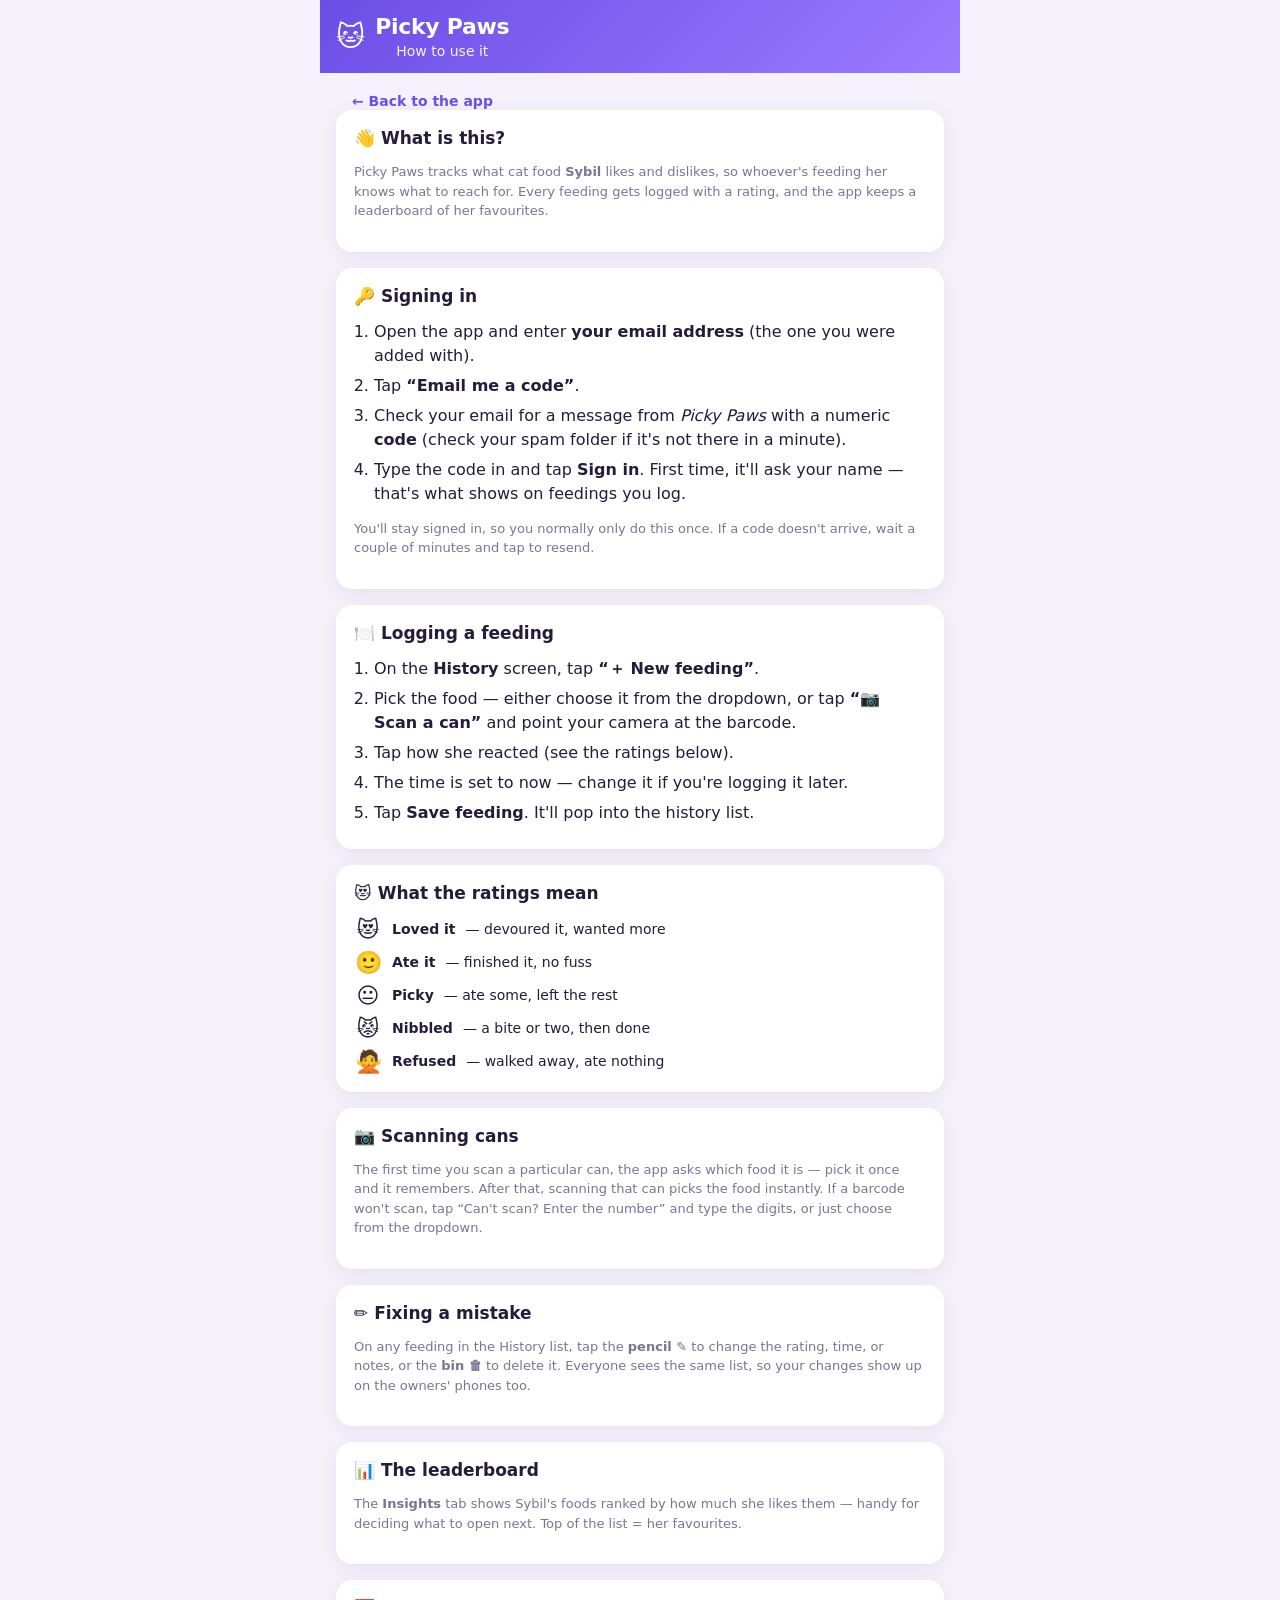
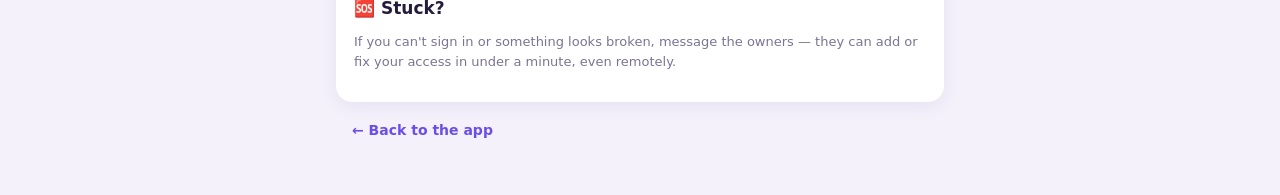
==== help.html @ 774e1a88 "Add help page + dev guide; move leaderboard to top of Insights - help.html: sitter-facing how-to (si" ====
<!DOCTYPE html>
<html lang="en">
<head>
  <meta charset="UTF-8" />
  <meta name="viewport" content="width=device-width, initial-scale=1, viewport-fit=cover" />
  <meta name="theme-color" content="#6b4ee6" />
  <title>Picky Paws — How to use</title>
  <link rel="icon" href="data:image/svg+xml,%3Csvg xmlns='http://www.w3.org/2000/svg' viewBox='0 0 100 100'%3E%3Ctext y='.9em' font-size='90'%3E%F0%9F%90%B1%3C/text%3E%3C/svg%3E" />
  <link rel="stylesheet" href="css/styles.css" />
  <style>
    /* This page is a plain scrolling doc, not the app shell. */
    body { padding-bottom: 40px; }
    .help-header { text-align: center; }
    .help-header h1 { margin: 0; font-size: 22px; }
    .help-header p { margin: 4px 0 0; opacity: 0.92; font-size: 14px; }
    .help-card ol, .help-card ul { margin: 8px 0 0; padding-left: 20px; }
    .help-card li { margin: 6px 0; line-height: 1.5; }
    .help-card h2 { display: flex; align-items: center; gap: 8px; }
    .reaction-key { display: flex; flex-direction: column; gap: 8px; margin-top: 10px; }
    .reaction-key div { display: flex; align-items: center; gap: 10px; font-size: 14px; }
    .reaction-key .em { font-size: 22px; width: 28px; text-align: center; }
    .back-link {
      display: inline-block; margin: 4px 16px 0; color: var(--brand);
      font-weight: 600; text-decoration: none; font-size: 14px;
    }
  </style>
</head>
<body>
  <header class="app-header">
    <div class="brand">
      <span class="brand-emoji">🐱</span>
      <div class="help-header">
        <h1>Picky Paws</h1>
        <p>How to use it</p>
      </div>
    </div>
  </header>

  <main>
    <a class="back-link" href="index.html">← Back to the app</a>

    <div class="card help-card">
      <h2>👋 What is this?</h2>
      <p class="muted">Picky Paws tracks what cat food <strong>Sybil</strong> likes and dislikes, so
      whoever's feeding her knows what to reach for. Every feeding gets logged with a rating,
      and the app keeps a leaderboard of her favourites.</p>
    </div>

    <div class="card help-card">
      <h2>🔑 Signing in</h2>
      <ol>
        <li>Open the app and enter <strong>your email address</strong> (the one you were added with).</li>
        <li>Tap <strong>“Email me a code”</strong>.</li>
        <li>Check your email for a message from <em>Picky Paws</em> with a numeric <strong>code</strong>
          (check your spam folder if it's not there in a minute).</li>
        <li>Type the code in and tap <strong>Sign in</strong>. First time, it'll ask your name — that's
          what shows on feedings you log.</li>
      </ol>
      <p class="muted">You'll stay signed in, so you normally only do this once. If a code doesn't
      arrive, wait a couple of minutes and tap to resend.</p>
    </div>

    <div class="card help-card">
      <h2>🍽️ Logging a feeding</h2>
      <ol>
        <li>On the <strong>History</strong> screen, tap <strong>“＋ New feeding”</strong>.</li>
        <li>Pick the food — either choose it from the dropdown, or tap <strong>“📷 Scan a can”</strong>
          and point your camera at the barcode.</li>
        <li>Tap how she reacted (see the ratings below).</li>
        <li>The time is set to now — change it if you're logging it later.</li>
        <li>Tap <strong>Save feeding</strong>. It'll pop into the history list.</li>
      </ol>
    </div>

    <div class="card help-card">
      <h2>😻 What the ratings mean</h2>
      <div class="reaction-key">
        <div><span class="em">😻</span> <strong>Loved it</strong> — devoured it, wanted more</div>
        <div><span class="em">🙂</span> <strong>Ate it</strong> — finished it, no fuss</div>
        <div><span class="em">😐</span> <strong>Picky</strong> — ate some, left the rest</div>
        <div><span class="em">😾</span> <strong>Nibbled</strong> — a bite or two, then done</div>
        <div><span class="em">🙅</span> <strong>Refused</strong> — walked away, ate nothing</div>
      </div>
    </div>

    <div class="card help-card">
      <h2>📷 Scanning cans</h2>
      <p class="muted">The first time you scan a particular can, the app asks which food it is — pick it
      once and it remembers. After that, scanning that can picks the food instantly. If a barcode won't
      scan, tap “Can't scan? Enter the number” and type the digits, or just choose from the dropdown.</p>
    </div>

    <div class="card help-card">
      <h2>✏️ Fixing a mistake</h2>
      <p class="muted">On any feeding in the History list, tap the <strong>pencil ✎</strong> to change the
      rating, time, or notes, or the <strong>bin 🗑</strong> to delete it. Everyone sees the same list, so
      your changes show up on the owners' phones too.</p>
    </div>

    <div class="card help-card">
      <h2>📊 The leaderboard</h2>
      <p class="muted">The <strong>Insights</strong> tab shows Sybil's foods ranked by how much she likes
      them — handy for deciding what to open next. Top of the list = her favourites.</p>
    </div>

    <div class="card help-card">
      <h2>🆘 Stuck?</h2>
      <p class="muted">If you can't sign in or something looks broken, message the owners — they can add or
      fix your access in under a minute, even remotely.</p>
    </div>

    <a class="back-link" href="index.html">← Back to the app</a>
  </main>
</body>
</html>
---- css/styles.css ----
:root {
  --bg: #f4f1fb;
  --card: #ffffff;
  --ink: #241c3a;
  --muted: #7b7494;
  --line: #e7e2f3;
  --brand: #6b4ee6;
  --brand-soft: #efeaff;
  --good: #2bb673;
  --bad: #e0556b;
  --warn: #e8a33d;
  --radius: 16px;
  --shadow: 0 4px 18px rgba(60, 40, 120, 0.08);
}

* { box-sizing: border-box; }

html, body {
  margin: 0;
  background: var(--bg);
  color: var(--ink);
  font-family: -apple-system, BlinkMacSystemFont, "Segoe UI", Roboto, system-ui, sans-serif;
  -webkit-font-smoothing: antialiased;
}

body {
  max-width: 640px;
  margin: 0 auto;
  padding-bottom: calc(72px + env(safe-area-inset-bottom));
  min-height: 100vh;
}

/* ── Header ── */
.app-header {
  position: sticky;
  top: 0;
  z-index: 10;
  display: flex;
  align-items: center;
  justify-content: space-between;
  gap: 12px;
  padding: 14px 16px calc(14px);
  padding-top: calc(14px + env(safe-area-inset-top));
  background: linear-gradient(135deg, var(--brand), #9b7bff);
  color: #fff;
}
.brand { display: flex; align-items: center; gap: 10px; }
.brand-emoji { font-size: 28px; }
.app-header h1 { margin: 0; font-size: 20px; font-weight: 700; letter-spacing: -0.3px; }
.tagline { margin: 2px 0 0; font-size: 13px; opacity: 0.92; }
.tagline select {
  background: rgba(255,255,255,0.2);
  color: #fff;
  border: none;
  border-radius: 8px;
  padding: 3px 6px;
  font-size: 13px;
  font-weight: 600;
}
.tagline select option { color: var(--ink); }
.mode-badge {
  font-size: 11px;
  font-weight: 700;
  text-transform: uppercase;
  letter-spacing: 0.5px;
  background: rgba(255,255,255,0.22);
  padding: 4px 9px;
  border-radius: 999px;
  white-space: nowrap;
}

/* ── Layout ── */
main { padding: 16px; }
.tab { animation: fade 0.18s ease; }
@keyframes fade { from { opacity: 0; transform: translateY(4px); } to { opacity: 1; } }

.card {
  background: var(--card);
  border-radius: var(--radius);
  box-shadow: var(--shadow);
  padding: 18px;
  margin-bottom: 16px;
}
.card h2 { margin: 0 0 14px; font-size: 17px; }
.muted { color: var(--muted); font-size: 13px; line-height: 1.5; }

/* ── Form ── */
.field { display: block; margin-bottom: 18px; border: none; padding: 0; }
.field > span, legend { display: block; font-size: 13px; font-weight: 600; margin-bottom: 7px; }
.field small, legend small { color: var(--muted); font-weight: 400; }

select, input, textarea {
  width: 100%;
  font: inherit;
  color: var(--ink);
  background: #fbfaff;
  border: 1.5px solid var(--line);
  border-radius: 12px;
  padding: 12px;
}
select:focus, input:focus, textarea:focus {
  outline: none;
  border-color: var(--brand);
  box-shadow: 0 0 0 3px var(--brand-soft);
}
textarea { resize: vertical; }

.food-row { display: flex; gap: 8px; }
.food-row select { flex: 1; }
.food-row input { flex: 1; }

.scan-btn {
  width: 100%;
  border: 1.5px dashed var(--brand);
  background: var(--brand-soft);
  color: var(--brand);
  font-weight: 700;
  font-size: 15px;
  padding: 12px;
  border-radius: 12px;
  cursor: pointer;
  margin-bottom: 8px;
}
.scan-btn:active { transform: scale(0.99); }

/* Camera viewport in the scan modal */
.scanner {
  position: relative;
  width: 100%;
  aspect-ratio: 4 / 3;
  background: #000;
  border-radius: 12px;
  overflow: hidden;
  margin-bottom: 10px;
}
.scanner video { width: 100%; height: 100%; object-fit: cover; }
.scan-reticle {
  position: absolute;
  inset: 22% 12%;
  border: 3px solid rgba(255, 255, 255, 0.9);
  border-radius: 12px;
  box-shadow: 0 0 0 100vmax rgba(0, 0, 0, 0.22);
  pointer-events: none;
}
details.manual { margin: 2px 0 10px; font-size: 14px; }
details.manual summary { cursor: pointer; color: var(--brand); font-weight: 600; }
code {
  background: var(--bg);
  padding: 2px 6px;
  border-radius: 6px;
  font-size: 13px;
  font-family: ui-monospace, SFMono-Regular, Menlo, monospace;
}

.reaction-grid {
  display: grid;
  grid-template-columns: repeat(auto-fit, minmax(86px, 1fr));
  gap: 8px;
}
.reaction-grid label {
  position: relative;
  display: flex;
  flex-direction: column;
  align-items: center;
  gap: 3px;
  padding: 10px 4px;
  border: 1.5px solid var(--line);
  border-radius: 12px;
  cursor: pointer;
  text-align: center;
  background: #fbfaff;
  transition: border-color .12s, background .12s;
}
.reaction-grid label .emoji { font-size: 24px; }
.reaction-grid label .name { font-size: 11px; font-weight: 600; }
.reaction-grid input { position: absolute; opacity: 0; pointer-events: none; }
.reaction-grid label:has(input:checked) {
  border-color: var(--brand);
  background: var(--brand-soft);
  box-shadow: 0 0 0 2px var(--brand-soft);
}

/* ── Buttons ── */
.primary-btn {
  width: 100%;
  border: none;
  background: var(--brand);
  color: #fff;
  font-weight: 700;
  font-size: 15px;
  padding: 14px;
  border-radius: 12px;
  cursor: pointer;
}
.primary-btn:active { transform: scale(0.99); }
.ghost-btn {
  border: 1.5px solid var(--line);
  background: #fff;
  color: var(--brand);
  font-weight: 600;
  padding: 10px 14px;
  border-radius: 12px;
  cursor: pointer;
  white-space: nowrap;
}
.btn-row { display: flex; gap: 8px; flex-wrap: wrap; }
.form-msg {
  margin: 12px 0 0;
  padding: 10px 12px;
  border-radius: 10px;
  font-size: 14px;
  font-weight: 600;
  background: #e7f8ef;
  color: var(--good);
}

/* ── History ── */
.history-list { display: flex; flex-direction: column; gap: 10px; }
.entry {
  display: flex;
  align-items: flex-start;
  gap: 12px;
  padding: 12px;
  border: 1.5px solid var(--line);
  border-radius: 12px;
}
.entry .react-emojis { font-size: 22px; white-space: nowrap; }
.entry .body { flex: 1; min-width: 0; }
.entry .food { font-weight: 600; font-size: 14px; }
.entry .when { font-size: 12px; color: var(--muted); margin-top: 2px; }
.entry .note { font-size: 13px; margin-top: 6px; color: #4a4360; }
.entry .row-actions { display: flex; gap: 6px; }
.icon-btn {
  border: none; background: none; cursor: pointer;
  font-size: 15px; padding: 4px; color: var(--muted); border-radius: 8px;
}
.icon-btn:hover { background: var(--bg); }
.empty { text-align: center; color: var(--muted); padding: 28px 8px; font-size: 14px; }

/* ── KPIs ── */
.kpi-grid {
  display: grid;
  grid-template-columns: repeat(2, 1fr);
  gap: 12px;
  margin-bottom: 16px;
}
.kpi {
  background: var(--card);
  border-radius: var(--radius);
  box-shadow: var(--shadow);
  padding: 16px;
}
.kpi .value { font-size: 26px; font-weight: 800; letter-spacing: -0.5px; }
.kpi .label { font-size: 12px; color: var(--muted); margin-top: 2px; }

/* ── Charts ── */
.bar-row { display: flex; align-items: center; gap: 10px; margin: 7px 0; font-size: 13px; }
.bar-row .bar-label { width: 96px; flex-shrink: 0; }
.bar-track { flex: 1; background: var(--bg); border-radius: 999px; height: 18px; overflow: hidden; }
.bar-fill { display: block; height: 100%; border-radius: 999px; background: var(--brand); }
.bar-row .bar-val { width: 34px; text-align: right; color: var(--muted); font-variant-numeric: tabular-nums; }

.spark { display: flex; align-items: flex-end; gap: 6px; height: 120px; padding-top: 8px; }
.spark .col { flex: 1; display: flex; flex-direction: column; align-items: center; gap: 4px; height: 100%; justify-content: flex-end; }
.spark .col .stalk { width: 100%; max-width: 34px; background: var(--brand); border-radius: 6px 6px 0 0; }
.spark .col .cap { font-size: 10px; color: var(--muted); }

/* ── Leaderboard ── */
.lb-row {
  display: grid;
  grid-template-columns: 1fr auto;
  gap: 8px 12px;
  align-items: center;
  padding: 10px 0;
  border-bottom: 1px solid var(--line);
  font-size: 14px;
}
.lb-row:last-child { border-bottom: none; }
.lb-row .lb-name { font-weight: 600; }
.lb-row .lb-sub { font-size: 12px; color: var(--muted); }
.lb-stat { text-align: right; font-variant-numeric: tabular-nums; font-weight: 700; font-size: 16px; }
.lb-stat .lb-unit { color: var(--muted); font-weight: 400; font-size: 12px; }

/* ── Pets ── */
.pet-list { display: flex; flex-direction: column; gap: 10px; margin-bottom: 14px; }
.pet {
  display: flex; align-items: center; gap: 12px;
  padding: 12px; border: 1.5px solid var(--line); border-radius: 12px;
}
.pet.active { border-color: var(--brand); background: var(--brand-soft); }
.pet .avatar { font-size: 26px; }
.pet .info { flex: 1; }
.pet .info .name { font-weight: 600; }
.pet .info .meta { font-size: 12px; color: var(--muted); }

/* ── Tab bar ── */
.tab-bar {
  position: fixed;
  bottom: 0;
  left: 0;
  right: 0;
  max-width: 640px;
  margin: 0 auto;
  display: flex;
  background: rgba(255,255,255,0.96);
  backdrop-filter: blur(8px);
  border-top: 1px solid var(--line);
  padding-bottom: env(safe-area-inset-bottom);
}
.tab-btn {
  flex: 1;
  border: none;
  background: none;
  padding: 10px 4px;
  font-size: 11px;
  font-weight: 600;
  color: var(--muted);
  cursor: pointer;
  display: flex;
  flex-direction: column;
  align-items: center;
  gap: 3px;
}
.tab-btn span { font-size: 20px; }
.tab-btn.active { color: var(--brand); }

/* ── Modal ── */
.modal-backdrop {
  position: fixed; inset: 0; z-index: 50;
  background: rgba(30,20,60,0.45);
  display: flex; align-items: center; justify-content: center;
  padding: 16px;
}
/* `display:flex` above would otherwise override the `hidden` attribute,
   leaving the empty modal + overlay permanently on screen. */
.modal-backdrop[hidden] { display: none; }
.modal { width: 100%; max-width: 440px; margin: 0; max-height: 88vh; overflow-y: auto; }
.modal h2 { margin-top: 0; }
.modal .btn-row { margin-top: 16px; }
.modal .field { margin-bottom: 14px; }

/* Entry modal sits just below the utility modal so Scan / Add-food stack on top */
#entryBackdrop { z-index: 45; }

.modal-head {
  display: flex;
  align-items: center;
  justify-content: space-between;
  margin-bottom: 4px;
}
.modal-head h2 { margin: 0; }
.close-x { font-size: 18px; color: var(--muted); }

/* ── History header (title + New button) ── */
.history-head {
  display: flex;
  align-items: center;
  justify-content: space-between;
  gap: 12px;
  margin-bottom: 14px;
}
.history-head h2 { margin: 0; }
.primary-btn.compact { width: auto; padding: 10px 16px; font-size: 14px; }

/* ── Freshly-saved entry: a flashy "pop" celebration ── */
@keyframes just-added {
  0% {
    transform: scale(0.85) translateY(-16px);
    opacity: 0;
    background: #fff;
    box-shadow: 0 0 0 0 rgba(107, 78, 230, 0);
  }
  14% {
    transform: scale(1.06) translateY(0);
    opacity: 1;
    background: var(--brand-soft);
    border-color: var(--brand);
    box-shadow: 0 0 0 6px rgba(107, 78, 230, 0.30), 0 12px 32px rgba(107, 78, 230, 0.45);
  }
  32% {
    transform: scale(0.99);
    background: #e7f8ef;            /* success-green flash */
    border-color: var(--good);
    box-shadow: 0 0 0 5px rgba(43, 182, 115, 0.28), 0 8px 22px rgba(43, 182, 115, 0.30);
  }
  50% {
    transform: scale(1);
    background: var(--brand-soft);
    border-color: var(--brand);
    box-shadow: 0 0 0 4px rgba(107, 78, 230, 0.18);
  }
  100% {
    background: #fff;
    border-color: var(--line);
    box-shadow: 0 0 0 0 rgba(107, 78, 230, 0);
  }
}
.entry.just-added {
  position: relative;
  z-index: 1;
  animation: just-added 2.4s cubic-bezier(.34, 1.56, .64, 1);
}
/* the reaction emoji gives a bouncy pop of its own */
@keyframes pop-emoji {
  0%   { transform: scale(0.4) rotate(-18deg); }
  45%  { transform: scale(1.45) rotate(10deg); }
  70%  { transform: scale(0.9) rotate(-4deg); }
  100% { transform: scale(1) rotate(0); }
}
.entry.just-added .react-emojis {
  display: inline-block;
  animation: pop-emoji 0.9s 0.1s cubic-bezier(.34, 1.56, .64, 1) both;
}

/* ── Toast ── */
#toast {
  position: fixed;
  left: 50%;
  bottom: calc(84px + env(safe-area-inset-bottom));
  transform: translateX(-50%) translateY(20px);
  z-index: 60;
  max-width: 88%;
  background: var(--ink);
  color: #fff;
  font-size: 14px;
  font-weight: 600;
  padding: 11px 16px;
  border-radius: 12px;
  box-shadow: 0 6px 20px rgba(0,0,0,0.25);
  opacity: 0;
  pointer-events: none;
  transition: opacity .2s, transform .2s;
}
#toast.show { opacity: 1; transform: translateX(-50%) translateY(0); }
#toast.error { background: var(--bad); }

/* ── Login gate ── */
.auth-gate {
  position: fixed; inset: 0; z-index: 100;
  background: linear-gradient(135deg, var(--brand), #9b7bff);
  display: flex; align-items: center; justify-content: center;
  padding: 20px;
}
.auth-gate[hidden] { display: none; }
.auth-card { width: 100%; max-width: 380px; margin: 0; }
.auth-brand { display: flex; align-items: center; gap: 10px; margin-bottom: 6px; }
.auth-brand h1 { margin: 0; font-size: 22px; }
.auth-brand .brand-emoji { font-size: 30px; }
.auth-card .primary-btn { margin-top: 4px; }
.auth-card .ghost-btn { width: 100%; margin-top: 8px; }
.auth-msg { color: var(--bad); font-size: 13px; min-height: 18px; margin: 10px 0 0; }
.auth-foot { text-align: center; margin: 14px 0 0; font-size: 13px; }
.auth-foot a { color: var(--brand); font-weight: 600; }

/* Attribution line on a history entry */
.entry .byline { font-size: 11px; color: var(--muted); margin-top: 5px; font-style: italic; }
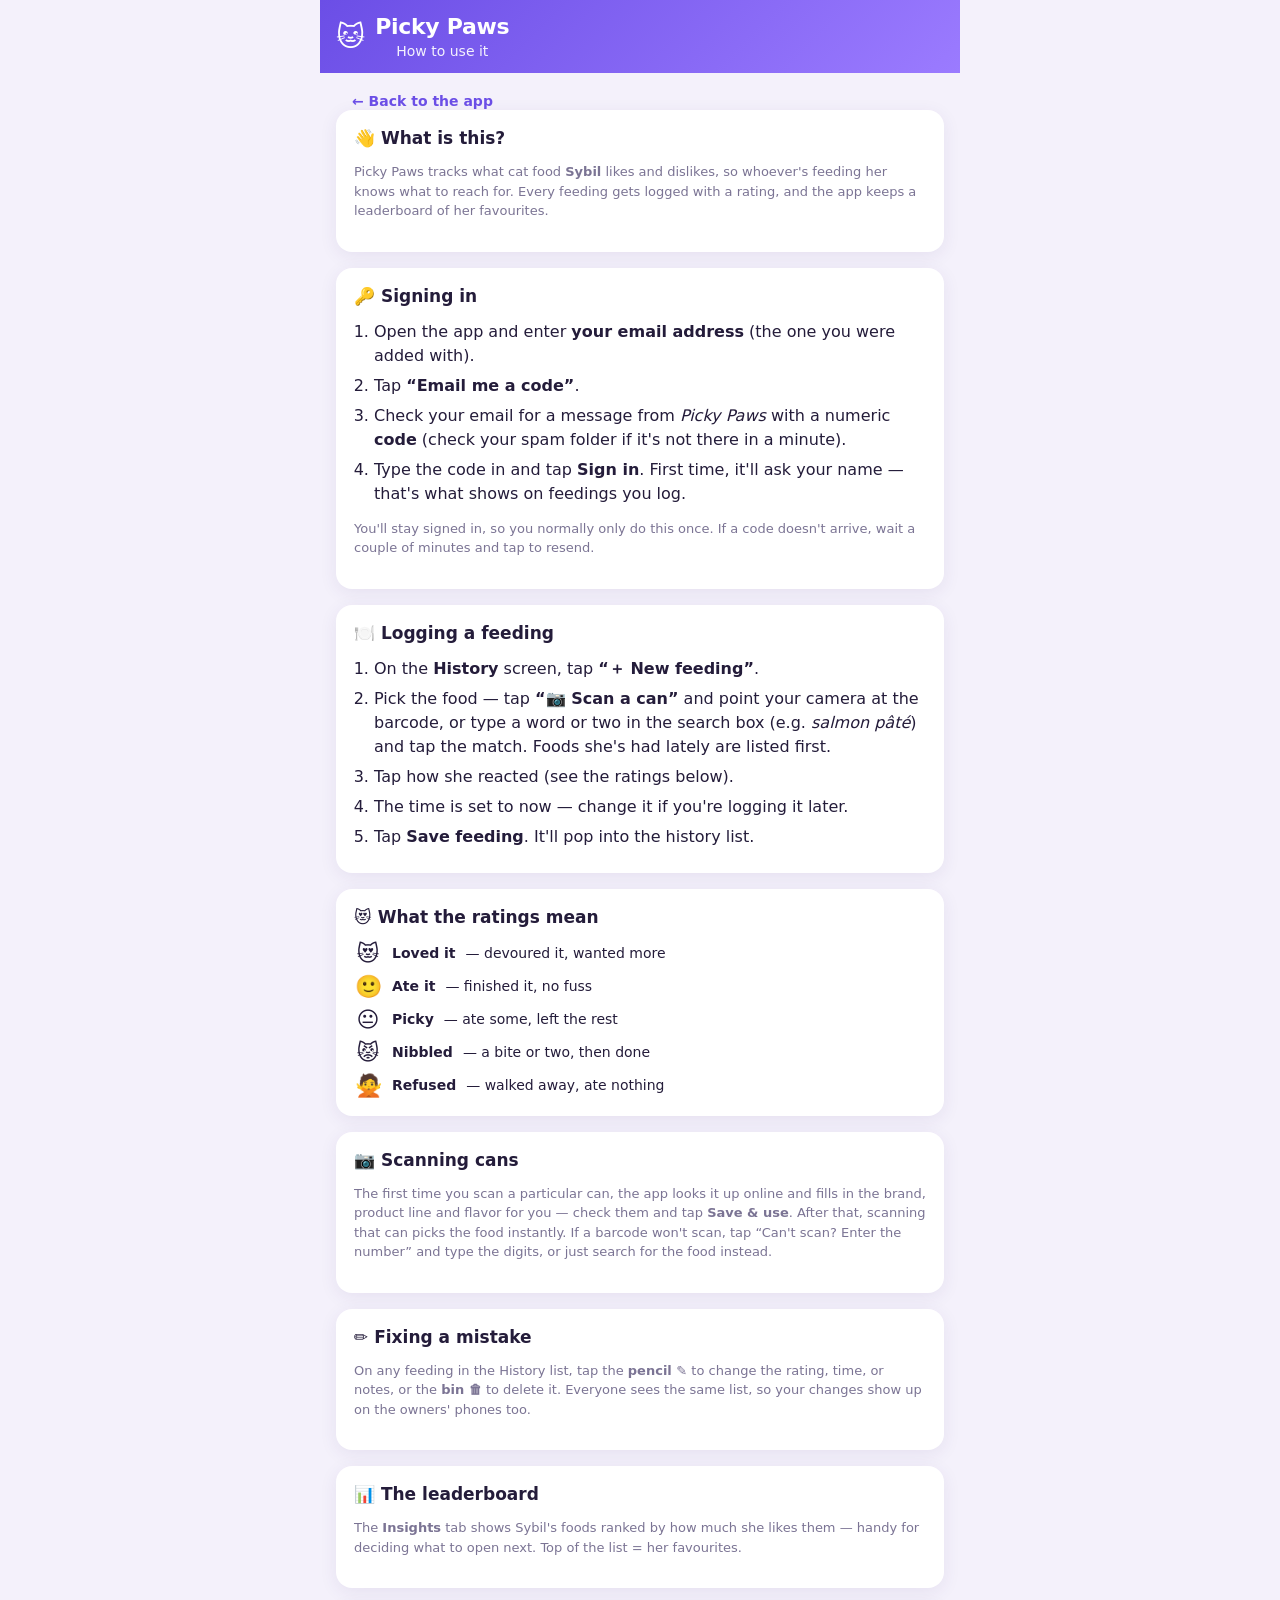
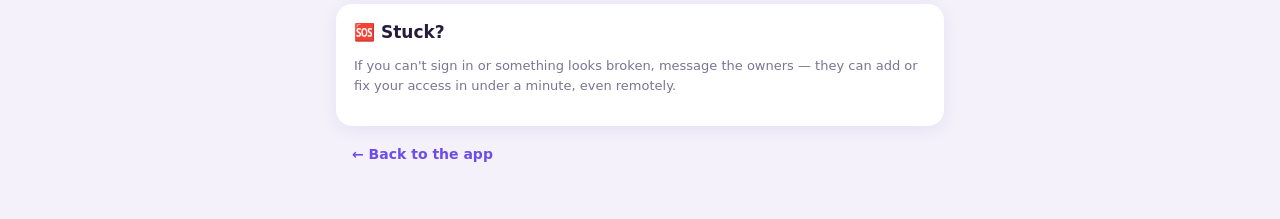
==== commit 386f74ae: "Searchable food picker, standardized food names, online UPC lookup - Food picker: search-as-you-type" ====
--- a/help.html
+++ b/help.html
@@ -64,8 +64,9 @@
       <h2>🍽️ Logging a feeding</h2>
       <ol>
         <li>On the <strong>History</strong> screen, tap <strong>“＋ New feeding”</strong>.</li>
-        <li>Pick the food — either choose it from the dropdown, or tap <strong>“📷 Scan a can”</strong>
-          and point your camera at the barcode.</li>
+        <li>Pick the food — tap <strong>“📷 Scan a can”</strong> and point your camera at the barcode,
+          or type a word or two in the search box (e.g. <em>salmon pâté</em>) and tap the match. Foods
+          she's had lately are listed first.</li>
         <li>Tap how she reacted (see the ratings below).</li>
         <li>The time is set to now — change it if you're logging it later.</li>
         <li>Tap <strong>Save feeding</strong>. It'll pop into the history list.</li>
@@ -85,9 +86,10 @@
 
     <div class="card help-card">
       <h2>📷 Scanning cans</h2>
-      <p class="muted">The first time you scan a particular can, the app asks which food it is — pick it
-      once and it remembers. After that, scanning that can picks the food instantly. If a barcode won't
-      scan, tap “Can't scan? Enter the number” and type the digits, or just choose from the dropdown.</p>
+      <p class="muted">The first time you scan a particular can, the app looks it up online and fills in
+      the brand, product line and flavor for you — check them and tap <strong>Save &amp; use</strong>.
+      After that, scanning that can picks the food instantly. If a barcode won't scan, tap “Can't scan?
+      Enter the number” and type the digits, or just search for the food instead.</p>
     </div>
 
     <div class="card help-card">
--- a/css/styles.css
+++ b/css/styles.css
@@ -454,3 +454,104 @@
 
 /* Attribution line on a history entry */
 .entry .byline { font-size: 11px; color: var(--muted); margin-top: 5px; font-style: italic; }
+
+/* ── Food picker (search-as-you-type) ── */
+.picker [hidden] { display: none !important; }
+.picker-input { width: 100%; }
+.picker-list {
+  margin-top: 8px;
+  max-height: 290px;
+  overflow-y: auto;
+  -webkit-overflow-scrolling: touch;
+  border: 1px solid var(--line);
+  border-radius: 12px;
+  background: var(--card);
+}
+.picker.compact .picker-list { max-height: 220px; }
+.picker-group {
+  position: sticky;
+  top: 0;
+  z-index: 1;
+  padding: 7px 12px 5px;
+  font-size: 11px;
+  font-weight: 700;
+  letter-spacing: 0.4px;
+  text-transform: uppercase;
+  color: var(--muted);
+  background: var(--bg);
+  border-bottom: 1px solid var(--line);
+}
+.picker-item {
+  display: flex;
+  align-items: center;
+  justify-content: space-between;
+  gap: 10px;
+  width: 100%;
+  min-height: 44px;
+  padding: 9px 12px;
+  border: none;
+  border-bottom: 1px solid var(--line);
+  background: none;
+  font: inherit;
+  font-size: 15px;
+  color: var(--ink);
+  text-align: left;
+  cursor: pointer;
+}
+.picker-item:last-of-type { border-bottom: none; }
+.picker-item:active, .picker-item:hover { background: var(--brand-soft); }
+.picker-item .pi-name { min-width: 0; }
+.picker-item .pi-name small { display: block; font-size: 12px; color: var(--muted); margin-top: 1px; }
+.picker-item .pi-meta { flex-shrink: 0; font-size: 12px; color: var(--muted); white-space: nowrap; }
+.picker-empty { padding: 14px 12px; font-size: 14px; color: var(--muted); }
+.picker-add {
+  display: block;
+  width: 100%;
+  padding: 12px;
+  border: none;
+  border-top: 1px solid var(--line);
+  background: none;
+  font: inherit;
+  font-size: 14px;
+  font-weight: 600;
+  color: var(--brand);
+  text-align: left;
+  cursor: pointer;
+}
+.picker-chosen {
+  display: flex;
+  align-items: center;
+  justify-content: space-between;
+  gap: 10px;
+  padding: 10px 12px;
+  border: 1.5px solid var(--brand);
+  border-radius: 12px;
+  background: var(--brand-soft);
+}
+.picker-chosen .pc-name { font-weight: 700; font-size: 15px; }
+.picker-chosen .pc-sub { font-size: 12px; color: var(--muted); margin-top: 1px; }
+.link-btn {
+  flex-shrink: 0;
+  border: none;
+  background: none;
+  padding: 6px 2px;
+  font: inherit;
+  font-size: 14px;
+  font-weight: 600;
+  color: var(--brand);
+  cursor: pointer;
+}
+
+/* ── New-can lookup ── */
+.lookup-status {
+  margin: 4px 0 14px;
+  padding: 10px 12px;
+  border-radius: 12px;
+  background: var(--bg);
+  font-size: 13px;
+  line-height: 1.45;
+}
+.lookup-status.found { background: #e8f7ef; }
+.lookup-status em { font-style: normal; color: var(--muted); }
+.food-fields .field { margin-bottom: 12px; }
+.food-preview { margin: -2px 0 12px; }
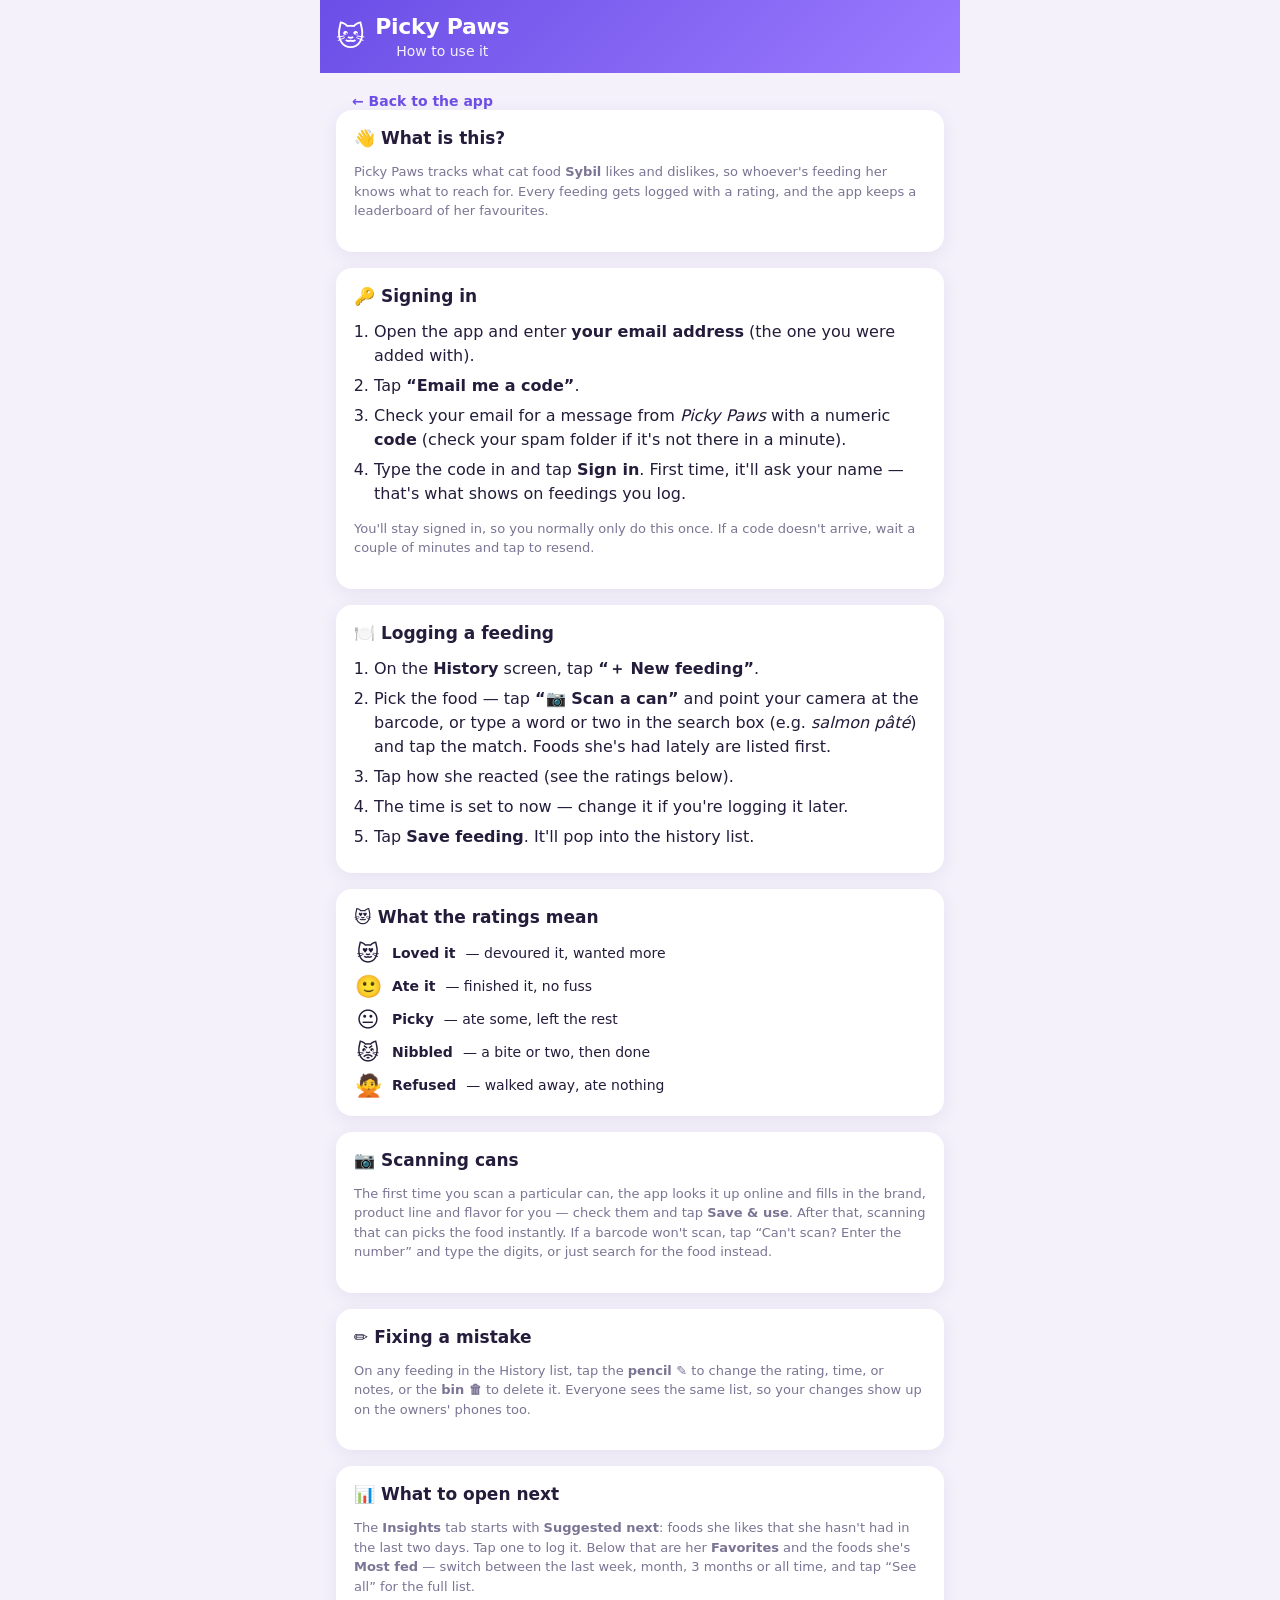
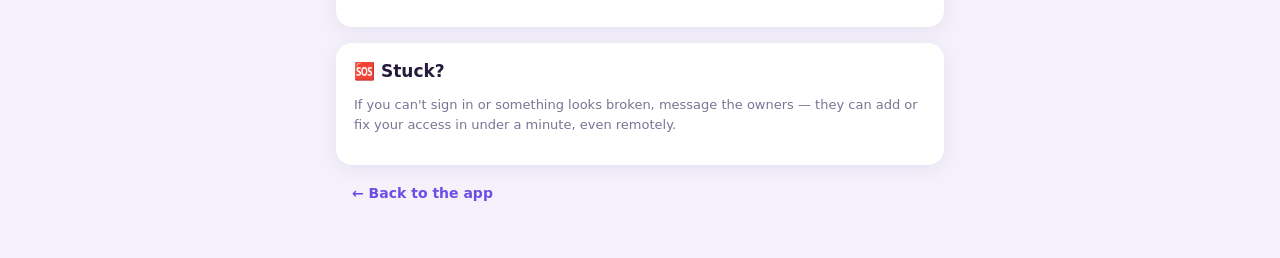
==== commit 16a8eaf7: "Insights: suggested next feeds, windowed Favorites and Most-fed boards - Suggested next (top of Insi" ====
--- a/help.html
+++ b/help.html
@@ -100,9 +100,11 @@
     </div>
 
     <div class="card help-card">
-      <h2>📊 The leaderboard</h2>
-      <p class="muted">The <strong>Insights</strong> tab shows Sybil's foods ranked by how much she likes
-      them — handy for deciding what to open next. Top of the list = her favourites.</p>
+      <h2>📊 What to open next</h2>
+      <p class="muted">The <strong>Insights</strong> tab starts with <strong>Suggested next</strong>: foods
+      she likes that she hasn't had in the last two days. Tap one to log it. Below that are her
+      <strong>Favorites</strong> and the foods she's <strong>Most fed</strong> — switch between the last
+      week, month, 3 months or all time, and tap “See all” for the full list.</p>
     </div>
 
     <div class="card help-card">
--- a/css/styles.css
+++ b/css/styles.css
@@ -555,3 +555,24 @@
 .lookup-status em { font-style: normal; color: var(--muted); }
 .food-fields .field { margin-bottom: 12px; }
 .food-preview { margin: -2px 0 12px; }
+
+/* ── Insights: boards ── */
+.board-head { display: flex; align-items: center; justify-content: space-between; gap: 10px; flex-wrap: wrap; margin-bottom: 6px; }
+.board-head h2 { margin: 0; }
+.seg { display: inline-flex; background: var(--bg); border-radius: 999px; padding: 3px; }
+.seg button {
+  border: none; background: none; font: inherit; font-size: 12px; font-weight: 600;
+  color: var(--muted); padding: 6px 10px; border-radius: 999px; cursor: pointer; white-space: nowrap;
+}
+.seg button.on { background: var(--card); color: var(--brand); box-shadow: 0 1px 3px rgba(60, 40, 120, 0.15); }
+.lb-row { grid-template-columns: 22px 1fr auto; }
+.lb-rank { font-size: 13px; font-weight: 700; color: var(--muted); text-align: center; font-variant-numeric: tabular-nums; }
+.lb-row .lb-sub + .lb-sub { margin-top: 2px; }
+.see-all { width: 100%; margin-top: 10px; }
+.suggest-row {
+  width: 100%; border: none; border-bottom: 1px solid var(--line); background: none;
+  font: inherit; color: inherit; text-align: left; cursor: pointer;
+}
+.suggest-row:last-child { border-bottom: none; }
+.suggest-row:active { background: var(--brand-soft); }
+.suggest-go { font-size: 13px; font-weight: 600; color: var(--brand); white-space: nowrap; }
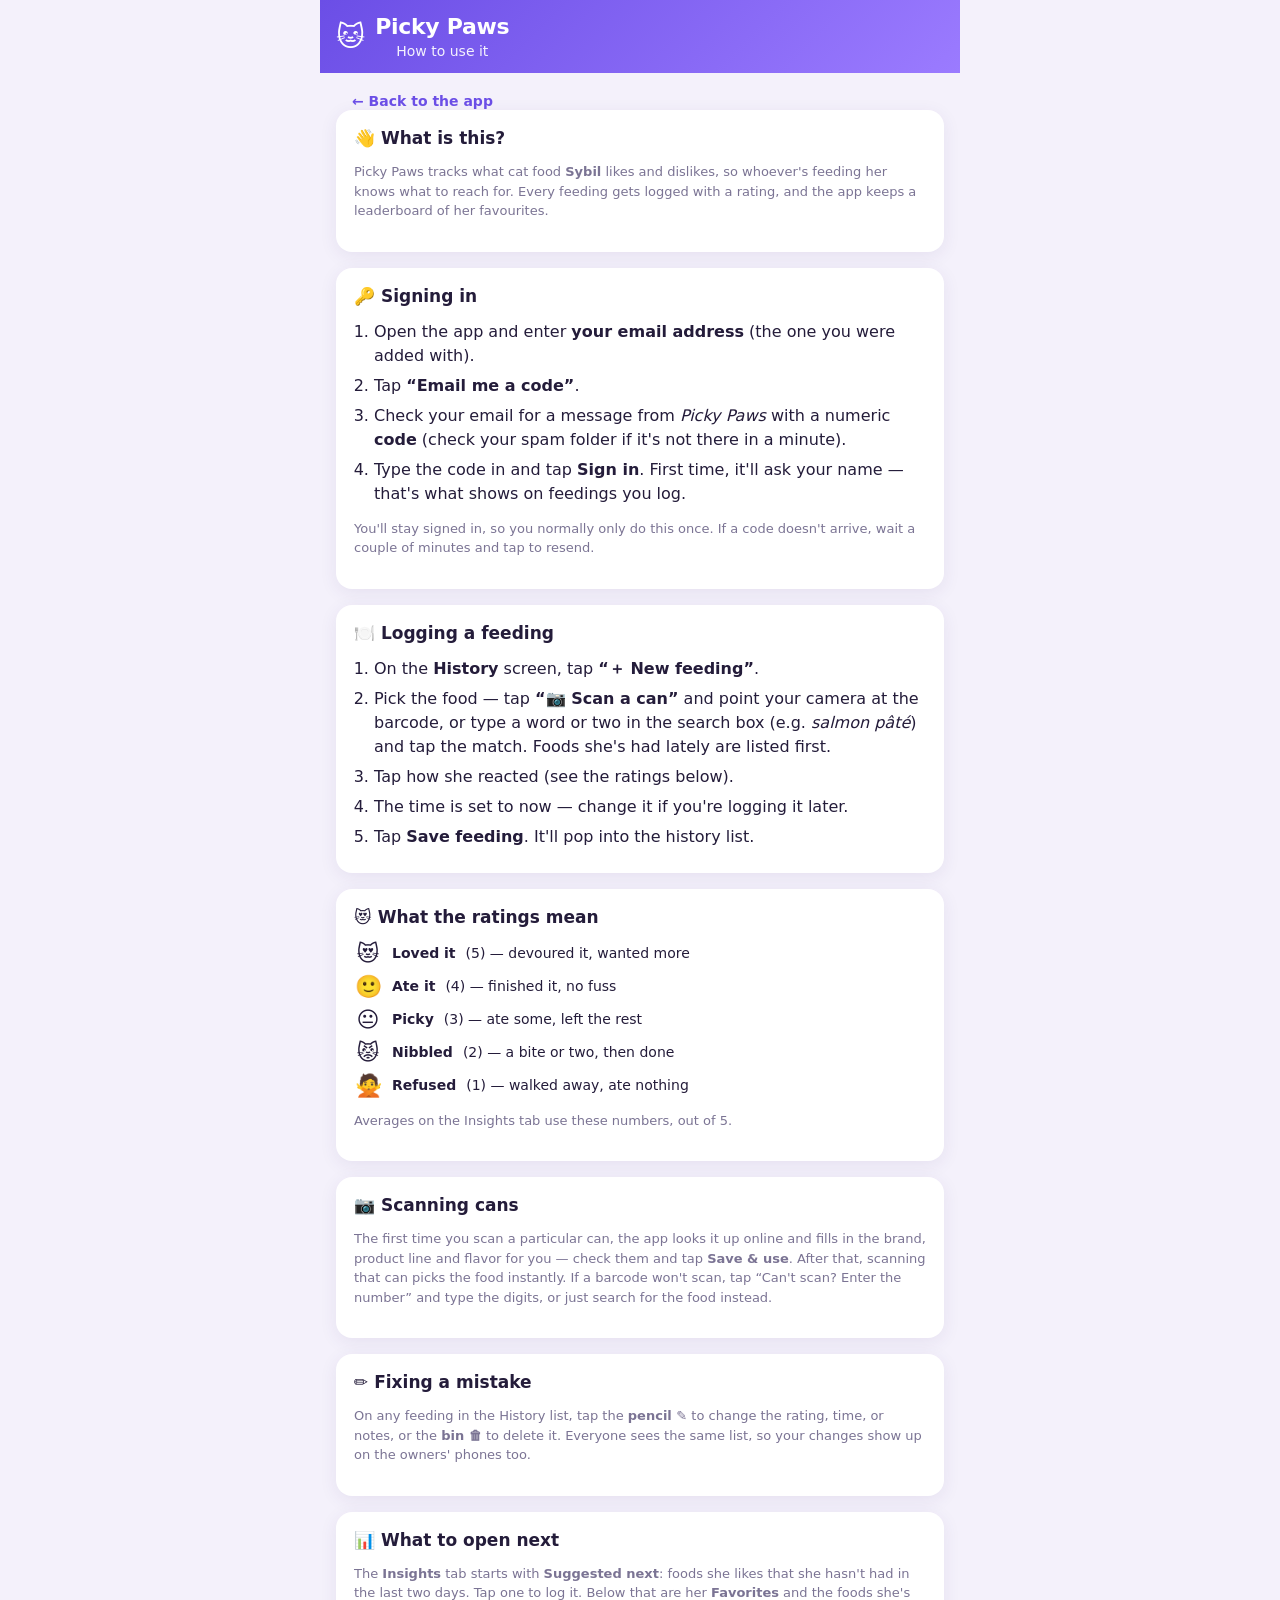
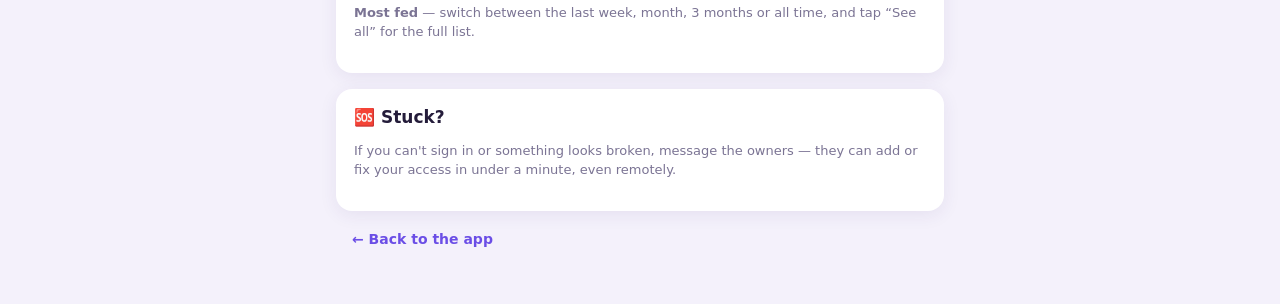
==== commit 36d8acca: "Show ratings on a 1–5 scale instead of 0–4 Ratings are stored as words, so this is a display/scoring" ====
--- a/help.html
+++ b/help.html
@@ -76,12 +76,13 @@
     <div class="card help-card">
       <h2>😻 What the ratings mean</h2>
       <div class="reaction-key">
-        <div><span class="em">😻</span> <strong>Loved it</strong> — devoured it, wanted more</div>
-        <div><span class="em">🙂</span> <strong>Ate it</strong> — finished it, no fuss</div>
-        <div><span class="em">😐</span> <strong>Picky</strong> — ate some, left the rest</div>
-        <div><span class="em">😾</span> <strong>Nibbled</strong> — a bite or two, then done</div>
-        <div><span class="em">🙅</span> <strong>Refused</strong> — walked away, ate nothing</div>
+        <div><span class="em">😻</span> <strong>Loved it</strong> (5) — devoured it, wanted more</div>
+        <div><span class="em">🙂</span> <strong>Ate it</strong> (4) — finished it, no fuss</div>
+        <div><span class="em">😐</span> <strong>Picky</strong> (3) — ate some, left the rest</div>
+        <div><span class="em">😾</span> <strong>Nibbled</strong> (2) — a bite or two, then done</div>
+        <div><span class="em">🙅</span> <strong>Refused</strong> (1) — walked away, ate nothing</div>
       </div>
+      <p class="muted">Averages on the Insights tab use these numbers, out of 5.</p>
     </div>
 
     <div class="card help-card">
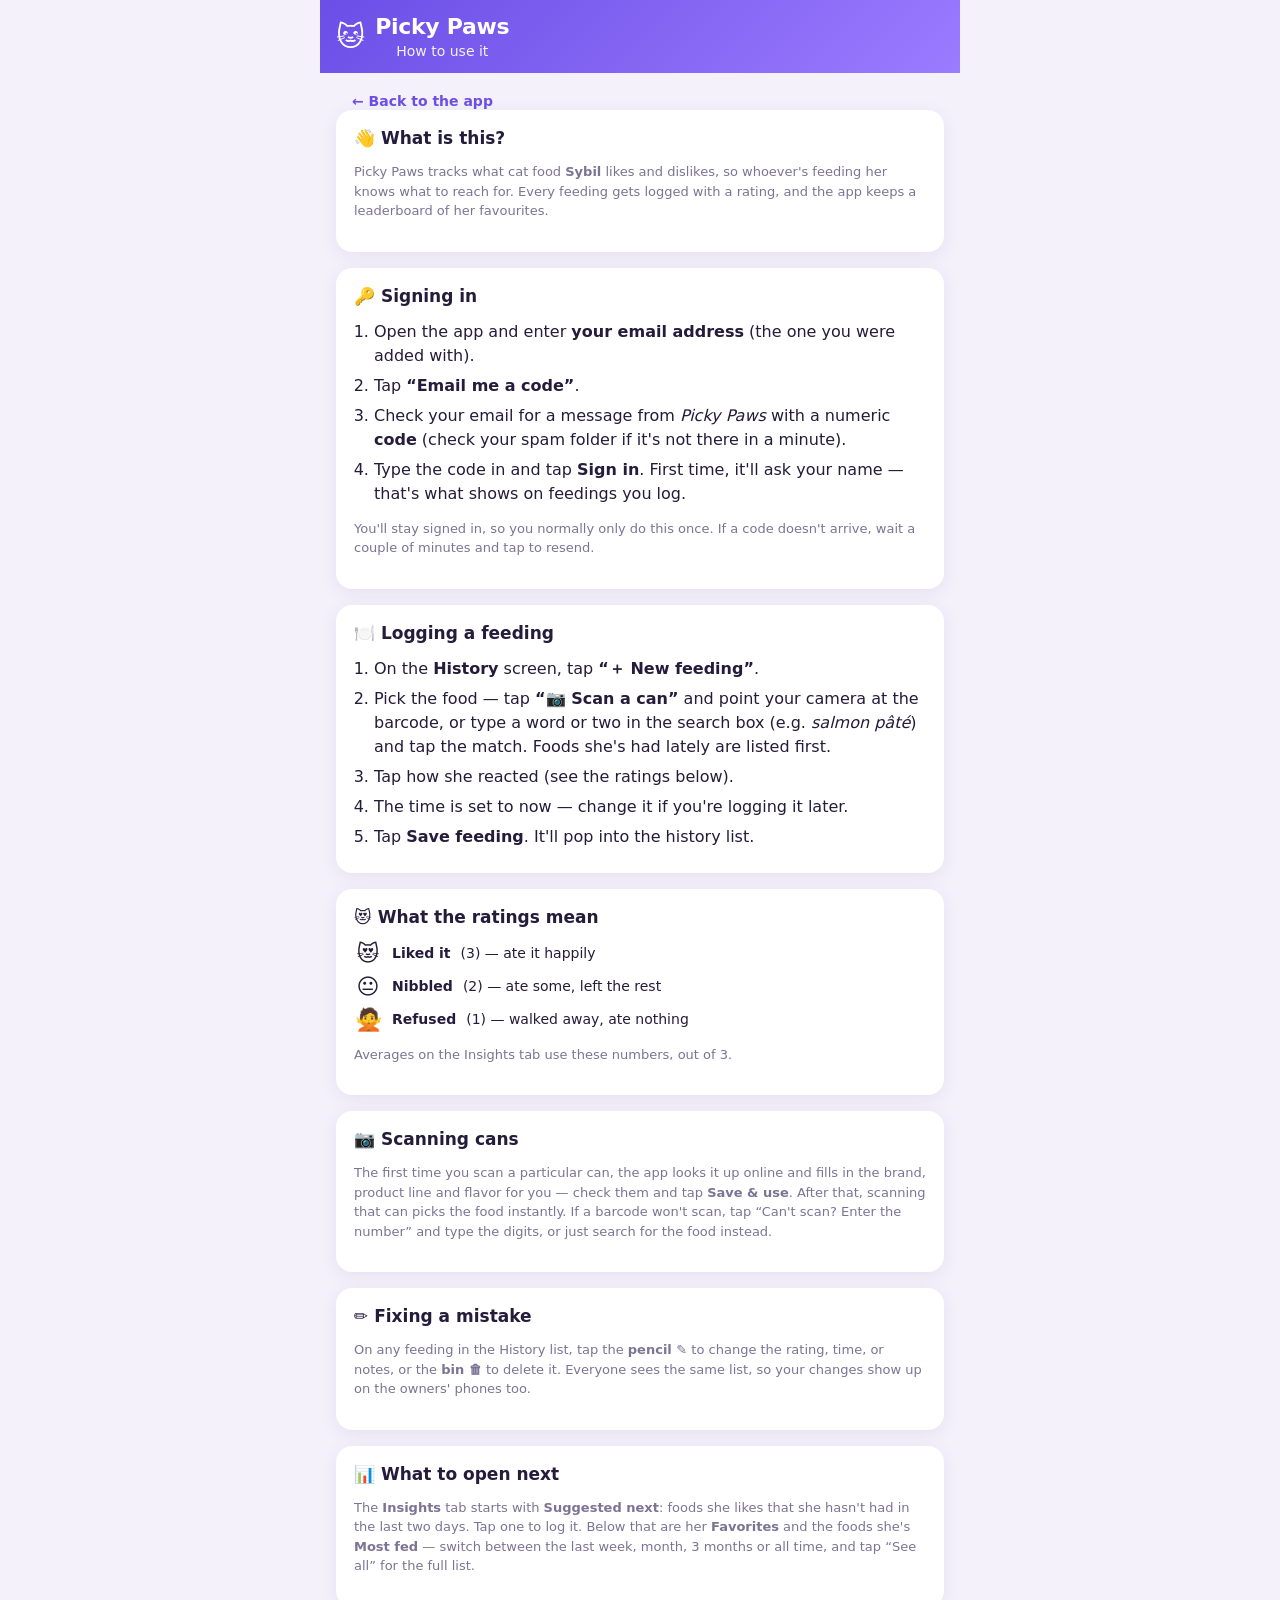
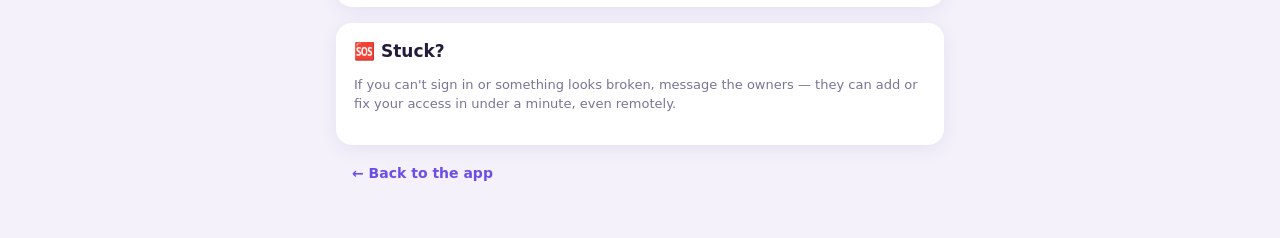
==== commit 9db2b7f9: "Three-level rating stored as a number: 1 Refused, 2 Nibbled, 3 Liked it - New `entries.rating` small" ====
--- a/help.html
+++ b/help.html
@@ -76,13 +76,11 @@
     <div class="card help-card">
       <h2>😻 What the ratings mean</h2>
       <div class="reaction-key">
-        <div><span class="em">😻</span> <strong>Loved it</strong> (5) — devoured it, wanted more</div>
-        <div><span class="em">🙂</span> <strong>Ate it</strong> (4) — finished it, no fuss</div>
-        <div><span class="em">😐</span> <strong>Picky</strong> (3) — ate some, left the rest</div>
-        <div><span class="em">😾</span> <strong>Nibbled</strong> (2) — a bite or two, then done</div>
+        <div><span class="em">😻</span> <strong>Liked it</strong> (3) — ate it happily</div>
+        <div><span class="em">😐</span> <strong>Nibbled</strong> (2) — ate some, left the rest</div>
         <div><span class="em">🙅</span> <strong>Refused</strong> (1) — walked away, ate nothing</div>
       </div>
-      <p class="muted">Averages on the Insights tab use these numbers, out of 5.</p>
+      <p class="muted">Averages on the Insights tab use these numbers, out of 3.</p>
     </div>
 
     <div class="card help-card">
--- a/css/styles.css
+++ b/css/styles.css
@@ -73,6 +73,12 @@
 main { padding: 16px; }
 .tab { animation: fade 0.18s ease; }
 @keyframes fade { from { opacity: 0; transform: translateY(4px); } to { opacity: 1; } }
+/* Swipe between tabs: new tab slides in from the side it came from */
+.tab.slide-next { animation: slide-next 0.22s ease-out; }
+.tab.slide-prev { animation: slide-prev 0.22s ease-out; }
+@keyframes slide-next { from { opacity: 0.3; transform: translateX(40px); } to { opacity: 1; transform: none; } }
+@keyframes slide-prev { from { opacity: 0.3; transform: translateX(-40px); } to { opacity: 1; transform: none; } }
+main { overflow-x: clip; } /* hide the slide-in overhang without breaking the sticky header */
 
 .card {
   background: var(--card);
@@ -576,3 +582,69 @@
 .suggest-row:last-child { border-bottom: none; }
 .suggest-row:active { background: var(--brand-soft); }
 .suggest-go { font-size: 13px; font-weight: 600; color: var(--brand); white-space: nowrap; }
+
+/* ── History window ── */
+.history-window { margin: -4px 0 12px; }
+#fullHistoryList { margin-top: 8px; }
+
+/* ── History: day groups + missed feedings ── */
+.day { display: flex; flex-direction: column; gap: 8px; }
+.day-head {
+  display: flex; justify-content: space-between; align-items: baseline;
+  font-size: 13px; font-weight: 700; color: var(--ink);
+  padding: 2px 2px 0;
+}
+.day-count { font-size: 12px; font-weight: 500; color: var(--muted); }
+.missed {
+  display: flex; justify-content: space-between; align-items: center; gap: 10px;
+  width: 100%; padding: 9px 12px;
+  border: 1.5px dashed #e8c48d; border-radius: 12px; background: #fff8ec;
+  font: inherit; font-size: 13px; color: #8a5a14; text-align: left; cursor: pointer;
+}
+.missed:active { background: #ffefd4; }
+.missed-go { font-weight: 700; white-space: nowrap; }
+.day-gap {
+  padding: 10px 12px; border-radius: 12px; background: var(--bg);
+  font-size: 13px; color: var(--muted); text-align: center;
+}
+
+/* ── Pet photos ── */
+.pet-photo { border-radius: 50%; object-fit: cover; display: block; }
+#petSwitcherWrap { display: flex; align-items: center; gap: 7px; }
+.header-photo { width: 56px; height: 56px; border: 2.5px solid rgba(255,255,255,0.85); box-shadow: 0 2px 8px rgba(30,20,60,0.25); }
+#brandAvatar { flex-shrink: 0; line-height: 1; }
+.avatar-photo { width: 40px; height: 40px; flex-shrink: 0; }
+.photo-row { display: flex; align-items: center; gap: 14px; }
+.photo-preview .pet-photo, .photo-empty {
+  width: 72px; height: 72px; border-radius: 50%;
+}
+.photo-empty {
+  display: flex; align-items: center; justify-content: center;
+  font-size: 34px; background: var(--bg); border: 1.5px dashed var(--line);
+}
+.photo-btns { display: flex; flex-direction: column; align-items: flex-start; gap: 4px; }
+.photo-pick { display: inline-block; cursor: pointer; }
+
+/* ── Pop-up close ✕ (auto-added) ── */
+.modal { position: relative; }
+.modal-x { position: absolute; top: 12px; right: 12px; font-size: 18px; z-index: 2; }
+.modal > h2:first-of-type { padding-right: 36px; }
+
+/* ── Tappable board rows + food detail pop-up ── */
+.lb-row.tappable { cursor: pointer; }
+.lb-row.tappable:active { background: var(--brand-soft); }
+.detail-stats {
+  display: grid; grid-template-columns: repeat(4, 1fr); gap: 6px;
+  margin: 12px 0 14px; text-align: center;
+}
+.detail-stats div { background: var(--bg); border-radius: 12px; padding: 9px 4px; }
+.detail-stats strong { display: block; font-size: 16px; font-variant-numeric: tabular-nums; }
+.detail-stats span { font-size: 11px; color: var(--muted); }
+.detail-sub { margin: 0 0 6px; font-size: 14px; }
+.detail-list { border: 1px solid var(--line); border-radius: 12px; }
+.detail-row { display: flex; gap: 10px; padding: 9px 12px; border-bottom: 1px solid var(--line); }
+.detail-row:last-child { border-bottom: none; }
+.dr-emoji { font-size: 20px; }
+.dr-when { font-size: 14px; font-weight: 600; }
+.dr-sub { font-size: 12px; color: var(--muted); }
+.dr-note { font-size: 13px; margin-top: 3px; color: #4a4360; }
